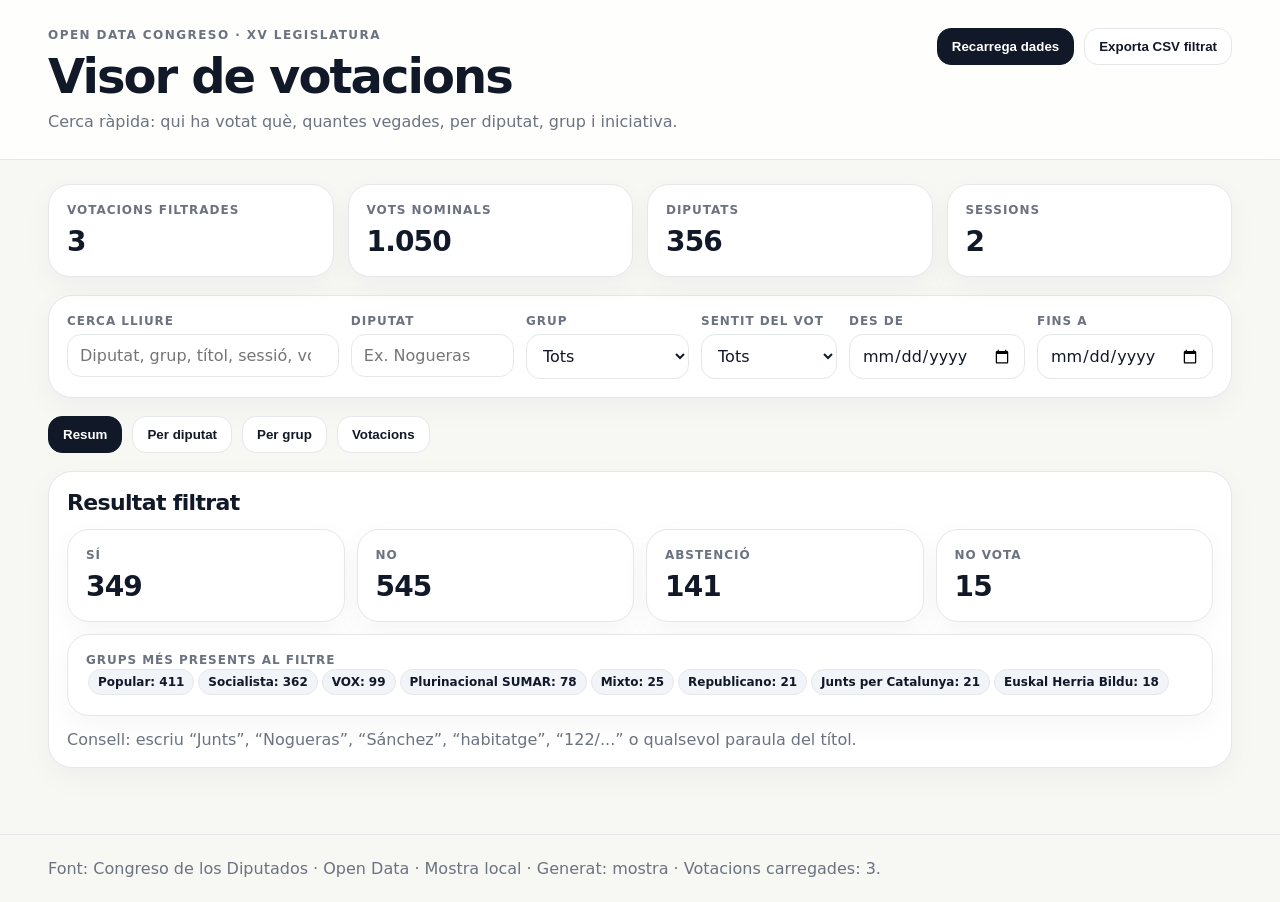
==== visor_congreso_github_v2/index.html @ 876be180 "Add files via upload" ====
<!doctype html>
<html lang="ca">
<head>
  <meta charset="utf-8" />
  <meta name="viewport" content="width=device-width, initial-scale=1" />
  <title>Visor votacions Congreso · XV legislatura</title>
  <link rel="stylesheet" href="styles.css" />
</head>
<body>
  <header class="topbar">
    <div>
      <p class="eyebrow">Open Data Congreso · XV legislatura</p>
      <h1>Visor de votacions</h1>
      <p class="subtitle">Cerca ràpida: qui ha votat què, quantes vegades, per diputat, grup i iniciativa.</p>
    </div>
    <div class="actions">
      <button id="refreshBtn">Recarrega dades</button>
      <button id="csvBtn">Exporta CSV filtrat</button>
    </div>
  </header>

  <main>
    <section class="cards" id="kpis"></section>

    <section class="panel filters">
      <div class="filter-wide">
        <label>Cerca lliure</label>
        <input id="q" type="search" placeholder="Diputat, grup, títol, sessió, votació..." />
      </div>
      <div>
        <label>Diputat</label>
        <input id="memberFilter" list="membersList" placeholder="Ex. Nogueras" />
        <datalist id="membersList"></datalist>
      </div>
      <div>
        <label>Grup</label>
        <select id="groupFilter"><option value="">Tots</option></select>
      </div>
      <div>
        <label>Sentit del vot</label>
        <select id="voteFilter">
          <option value="">Tots</option>
          <option>Sí</option>
          <option>No</option>
          <option>Abstención</option>
          <option>No vota</option>
        </select>
      </div>
      <div>
        <label>Des de</label>
        <input id="dateFrom" type="date" />
      </div>
      <div>
        <label>Fins a</label>
        <input id="dateTo" type="date" />
      </div>
    </section>

    <section class="tabs">
      <button class="tab active" data-tab="resum">Resum</button>
      <button class="tab" data-tab="diputats">Per diputat</button>
      <button class="tab" data-tab="grups">Per grup</button>
      <button class="tab" data-tab="votacions">Votacions</button>
    </section>

    <section class="panel" id="tab-resum">
      <h2>Resultat filtrat</h2>
      <div id="summaryGrid" class="summary-grid"></div>
      <p class="hint">Consell: escriu “Junts”, “Nogueras”, “Sánchez”, “habitatge”, “122/...” o qualsevol paraula del títol.</p>
    </section>

    <section class="panel hidden" id="tab-diputats">
      <h2>Com ha votat cada diputat?</h2>
      <div id="membersTable"></div>
    </section>

    <section class="panel hidden" id="tab-grups">
      <h2>Com ha votat cada grup?</h2>
      <div id="groupsTable"></div>
    </section>

    <section class="panel hidden" id="tab-votacions">
      <h2>Llistat de votacions</h2>
      <div id="votesList"></div>
    </section>
  </main>

  <footer>
    <span id="sourceInfo"></span>
  </footer>

  <script src="app.js"></script>
</body>
</html>
---- visor_congreso_github_v2/styles.css ----
:root{
  --bg:#f7f7f4;
  --card:#ffffff;
  --ink:#111827;
  --muted:#6b7280;
  --line:#e5e7eb;
  --soft:#f1f5f9;
  --accent:#111827;
}
*{box-sizing:border-box}
body{margin:0;font-family:Inter,ui-sans-serif,system-ui,-apple-system,"Segoe UI",Arial,sans-serif;background:var(--bg);color:var(--ink)}
.topbar{display:flex;justify-content:space-between;gap:24px;padding:28px clamp(16px,4vw,48px);border-bottom:1px solid var(--line);background:rgba(255,255,255,.8);position:sticky;top:0;z-index:10;backdrop-filter:blur(12px)}
h1{margin:0;font-size:clamp(28px,4vw,48px);letter-spacing:-.04em}.eyebrow{margin:0 0 6px;text-transform:uppercase;letter-spacing:.12em;color:var(--muted);font-size:12px;font-weight:700}.subtitle{margin:8px 0 0;color:var(--muted)}
.actions{display:flex;align-items:flex-start;gap:10px;flex-wrap:wrap}button{border:1px solid var(--line);background:var(--card);padding:10px 14px;border-radius:14px;cursor:pointer;font-weight:700;color:var(--ink)}button:hover{border-color:#9ca3af}.actions button:first-child,.tab.active{background:var(--accent);color:#fff;border-color:var(--accent)}
main{padding:24px clamp(16px,4vw,48px) 48px}.cards{display:grid;grid-template-columns:repeat(4,minmax(0,1fr));gap:14px;margin-bottom:18px}.card{background:var(--card);border:1px solid var(--line);border-radius:22px;padding:18px;box-shadow:0 10px 30px rgba(15,23,42,.04)}.card .label{color:var(--muted);font-size:12px;text-transform:uppercase;letter-spacing:.08em;font-weight:800}.card .value{font-size:28px;font-weight:850;margin-top:8px;letter-spacing:-.03em}
.panel{background:var(--card);border:1px solid var(--line);border-radius:24px;padding:18px;margin:18px 0;box-shadow:0 10px 30px rgba(15,23,42,.04)}.filters{display:grid;grid-template-columns:2fr 1.2fr 1.2fr 1fr .9fr .9fr;gap:12px}.filter-wide{min-width:220px}label{display:block;font-size:12px;font-weight:800;text-transform:uppercase;letter-spacing:.08em;color:var(--muted);margin-bottom:6px}input,select{width:100%;border:1px solid var(--line);border-radius:14px;padding:11px 12px;font:inherit;background:#fff;color:var(--ink)}
.tabs{display:flex;gap:10px;flex-wrap:wrap;margin:18px 0}.hidden{display:none!important}h2{margin:0 0 14px;font-size:22px;letter-spacing:-.03em}.hint{color:var(--muted);margin:14px 0 0}.summary-grid{display:grid;grid-template-columns:repeat(4,minmax(0,1fr));gap:12px}.pill{display:inline-flex;align-items:center;border:1px solid var(--line);border-radius:999px;padding:5px 9px;font-size:12px;font-weight:750;background:var(--soft);margin:2px}.table-wrap{overflow:auto;border:1px solid var(--line);border-radius:18px}table{width:100%;border-collapse:collapse;min-width:780px}th,td{text-align:left;border-bottom:1px solid var(--line);padding:10px 12px;vertical-align:top}th{font-size:12px;text-transform:uppercase;letter-spacing:.08em;color:var(--muted);background:#fafafa;position:sticky;top:0}tr:last-child td{border-bottom:0}.vote-card{border:1px solid var(--line);border-radius:18px;padding:14px;margin:10px 0;background:#fff}.vote-card h3{margin:0 0 8px;font-size:16px}.meta{color:var(--muted);font-size:13px}.mini-grid{display:grid;grid-template-columns:repeat(4,minmax(0,1fr));gap:8px;margin-top:10px}.mini{background:var(--soft);border-radius:12px;padding:8px}.mini strong{display:block;font-size:18px}a{color:inherit}footer{padding:24px clamp(16px,4vw,48px);color:var(--muted);border-top:1px solid var(--line)}
@media(max-width:1000px){.cards,.summary-grid,.mini-grid{grid-template-columns:repeat(2,minmax(0,1fr))}.filters{grid-template-columns:1fr 1fr}.topbar{position:static;flex-direction:column}.actions{align-items:stretch}.actions button{flex:1}}
@media(max-width:640px){.cards,.summary-grid,.mini-grid,.filters{grid-template-columns:1fr}main{padding:16px}.topbar{padding:18px}table{min-width:700px}}
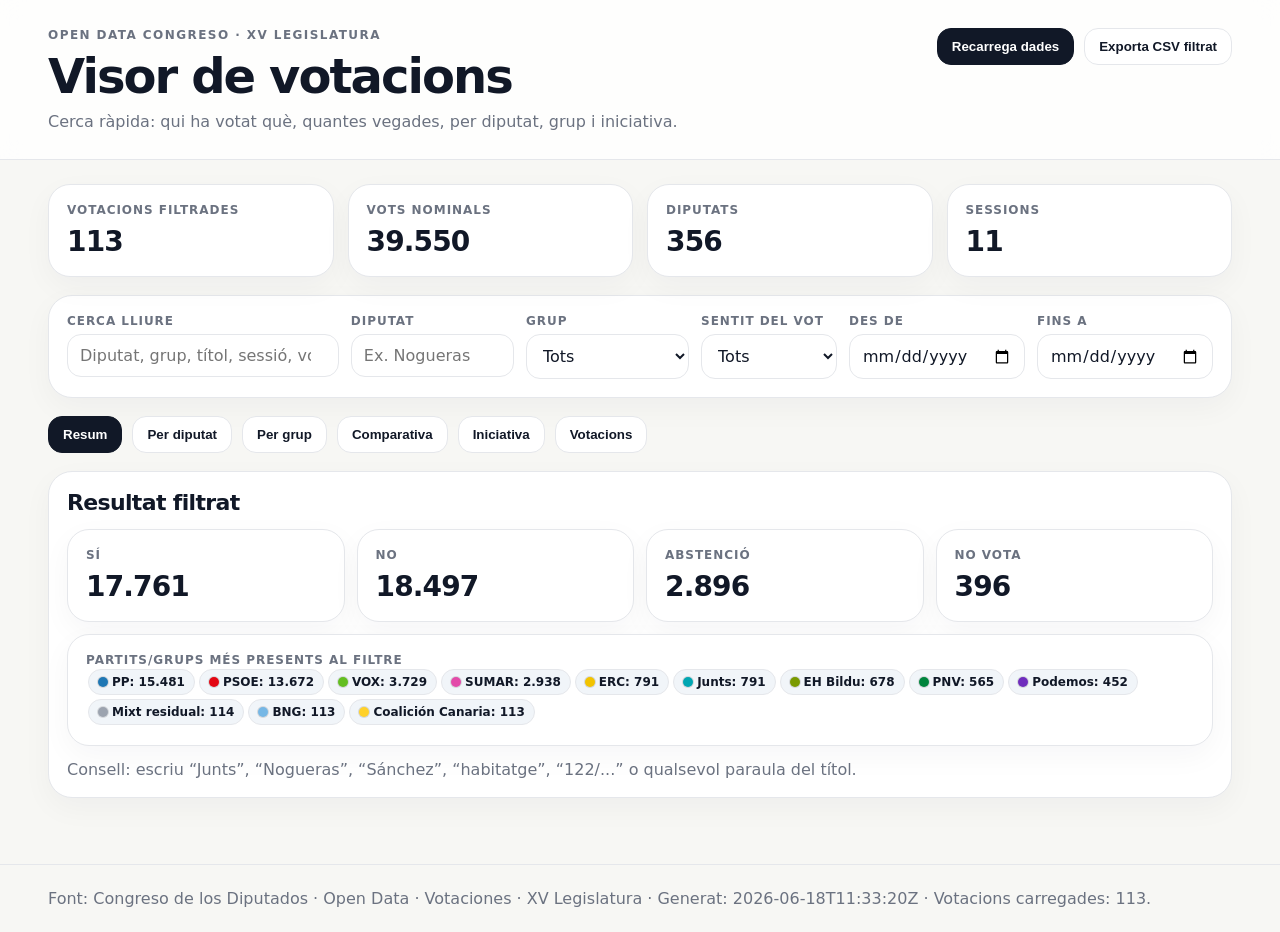
==== commit f8b7268e: "Add files via upload" ====
--- a/visor_congreso_github_v2/index.html
+++ b/visor_congreso_github_v2/index.html
@@ -60,6 +60,8 @@
       <button class="tab active" data-tab="resum">Resum</button>
       <button class="tab" data-tab="diputats">Per diputat</button>
       <button class="tab" data-tab="grups">Per grup</button>
+      <button class="tab" data-tab="comparativa">Comparativa</button>
+      <button class="tab" data-tab="iniciativa">Iniciativa</button>
       <button class="tab" data-tab="votacions">Votacions</button>
     </section>
 
@@ -79,6 +81,50 @@
       <div id="groupsTable"></div>
     </section>
 
+
+    <section class="panel hidden" id="tab-comparativa">
+      <h2>Comparativa de partits</h2>
+      <div class="compare-toolbar">
+        <div>
+          <label>Selecciona partits/grups</label>
+          <div id="partyChecks" class="party-checks"></div>
+        </div>
+        <div>
+          <label>Vista</label>
+          <select id="compareMode">
+            <option value="all">Totes</option>
+            <option value="same">Només coincidències</option>
+            <option value="diff">Només discrepàncies</option>
+            <option value="Sí">Coincidències en Sí</option>
+            <option value="No">Coincidències en No</option>
+            <option value="Abstención">Coincidències en abstenció</option>
+            <option value="No vota">Coincidències en no vota</option>
+          </select>
+        </div>
+      </div>
+      <div class="quicksets">
+        <button data-set="VOX|ERC">VOX + ERC</button>
+        <button data-set="PNV|PSOE|Junts">PNV + PSOE + Junts</button>
+        <button data-set="PSOE|Junts">PSOE + Junts</button>
+        <button data-set="PP|VOX">PP + VOX</button>
+      </div>
+      <div id="compareSummary" class="summary-grid"></div>
+      <div id="compareTable"></div>
+    </section>
+
+    <section class="panel hidden" id="tab-iniciativa">
+      <h2>Votació per iniciativa</h2>
+      <div class="initiative-picker">
+        <div>
+          <label>Escriu o selecciona una iniciativa</label>
+          <input id="initiativeInput" list="initiativesList" placeholder="Escriu paraules del títol de la iniciativa..." />
+          <datalist id="initiativesList"></datalist>
+        </div>
+        <button id="clearInitiative">Neteja</button>
+      </div>
+      <div id="initiativeResults"></div>
+    </section>
+
     <section class="panel hidden" id="tab-votacions">
       <h2>Llistat de votacions</h2>
       <div id="votesList"></div>
--- a/visor_congreso_github_v2/styles.css
+++ b/visor_congreso_github_v2/styles.css
@@ -17,3 +17,6 @@
 .tabs{display:flex;gap:10px;flex-wrap:wrap;margin:18px 0}.hidden{display:none!important}h2{margin:0 0 14px;font-size:22px;letter-spacing:-.03em}.hint{color:var(--muted);margin:14px 0 0}.summary-grid{display:grid;grid-template-columns:repeat(4,minmax(0,1fr));gap:12px}.pill{display:inline-flex;align-items:center;border:1px solid var(--line);border-radius:999px;padding:5px 9px;font-size:12px;font-weight:750;background:var(--soft);margin:2px}.table-wrap{overflow:auto;border:1px solid var(--line);border-radius:18px}table{width:100%;border-collapse:collapse;min-width:780px}th,td{text-align:left;border-bottom:1px solid var(--line);padding:10px 12px;vertical-align:top}th{font-size:12px;text-transform:uppercase;letter-spacing:.08em;color:var(--muted);background:#fafafa;position:sticky;top:0}tr:last-child td{border-bottom:0}.vote-card{border:1px solid var(--line);border-radius:18px;padding:14px;margin:10px 0;background:#fff}.vote-card h3{margin:0 0 8px;font-size:16px}.meta{color:var(--muted);font-size:13px}.mini-grid{display:grid;grid-template-columns:repeat(4,minmax(0,1fr));gap:8px;margin-top:10px}.mini{background:var(--soft);border-radius:12px;padding:8px}.mini strong{display:block;font-size:18px}a{color:inherit}footer{padding:24px clamp(16px,4vw,48px);color:var(--muted);border-top:1px solid var(--line)}
 @media(max-width:1000px){.cards,.summary-grid,.mini-grid{grid-template-columns:repeat(2,minmax(0,1fr))}.filters{grid-template-columns:1fr 1fr}.topbar{position:static;flex-direction:column}.actions{align-items:stretch}.actions button{flex:1}}
 @media(max-width:640px){.cards,.summary-grid,.mini-grid,.filters{grid-template-columns:1fr}main{padding:16px}.topbar{padding:18px}table{min-width:700px}}
+.dot{display:inline-block;width:10px;height:10px;border-radius:50%;margin-right:6px;vertical-align:middle;box-shadow:0 0 0 1px rgba(0,0,0,.12)}
+.party-badge{display:inline-flex;align-items:center;gap:3px;white-space:nowrap;font-weight:750}.pill .dot{margin-right:4px}.small-value{font-size:16px!important;line-height:1.5;letter-spacing:0!important}.compare-toolbar{display:grid;grid-template-columns:1fr 220px;gap:16px;align-items:start}.party-checks{display:flex;gap:8px;flex-wrap:wrap}.party-check{display:inline-flex;align-items:center;gap:6px;border:1px solid var(--line);border-radius:999px;padding:7px 10px;background:var(--soft);font-size:13px;font-weight:750;text-transform:none;letter-spacing:0;color:var(--ink);margin:0}.party-check input{width:auto;margin:0}.quicksets{display:flex;gap:8px;flex-wrap:wrap;margin:12px 0 16px}.initiative-picker{display:grid;grid-template-columns:1fr auto;gap:12px;align-items:end}.initiative-card{overflow:hidden}.arc-wrap{position:relative;height:310px;margin:18px 0 8px;border:1px solid var(--line);border-radius:22px;background:linear-gradient(180deg,#fff,#f8fafc)}.arc-base{position:absolute;left:8%;right:8%;bottom:26px;height:150px;border-top:2px solid #cbd5e1;border-radius:50% 50% 0 0/100% 100% 0 0}.arc-dot{position:absolute;width:34px;height:34px;border-radius:50%;transform:translate(-50%,-50%);display:flex;align-items:center;justify-content:center;color:white;font-size:9px;font-weight:900;border:2px solid white;box-shadow:0 8px 18px rgba(15,23,42,.18);z-index:2}.arc-dot span{max-width:32px;text-align:center;line-height:1;overflow:hidden;text-overflow:ellipsis}.arc-label{position:absolute;bottom:10px;font-size:12px;font-weight:900;text-transform:uppercase;letter-spacing:.08em;color:var(--muted)}.arc-label.left{left:7%}.arc-label.mid{left:50%;transform:translateX(-50%)}.arc-label.right{right:7%}.arc-badges{display:flex;flex-wrap:wrap;gap:6px;margin-top:10px}
+@media(max-width:900px){.compare-toolbar,.initiative-picker{grid-template-columns:1fr}.arc-wrap{height:250px}.arc-dot{width:30px;height:30px;font-size:8px}}
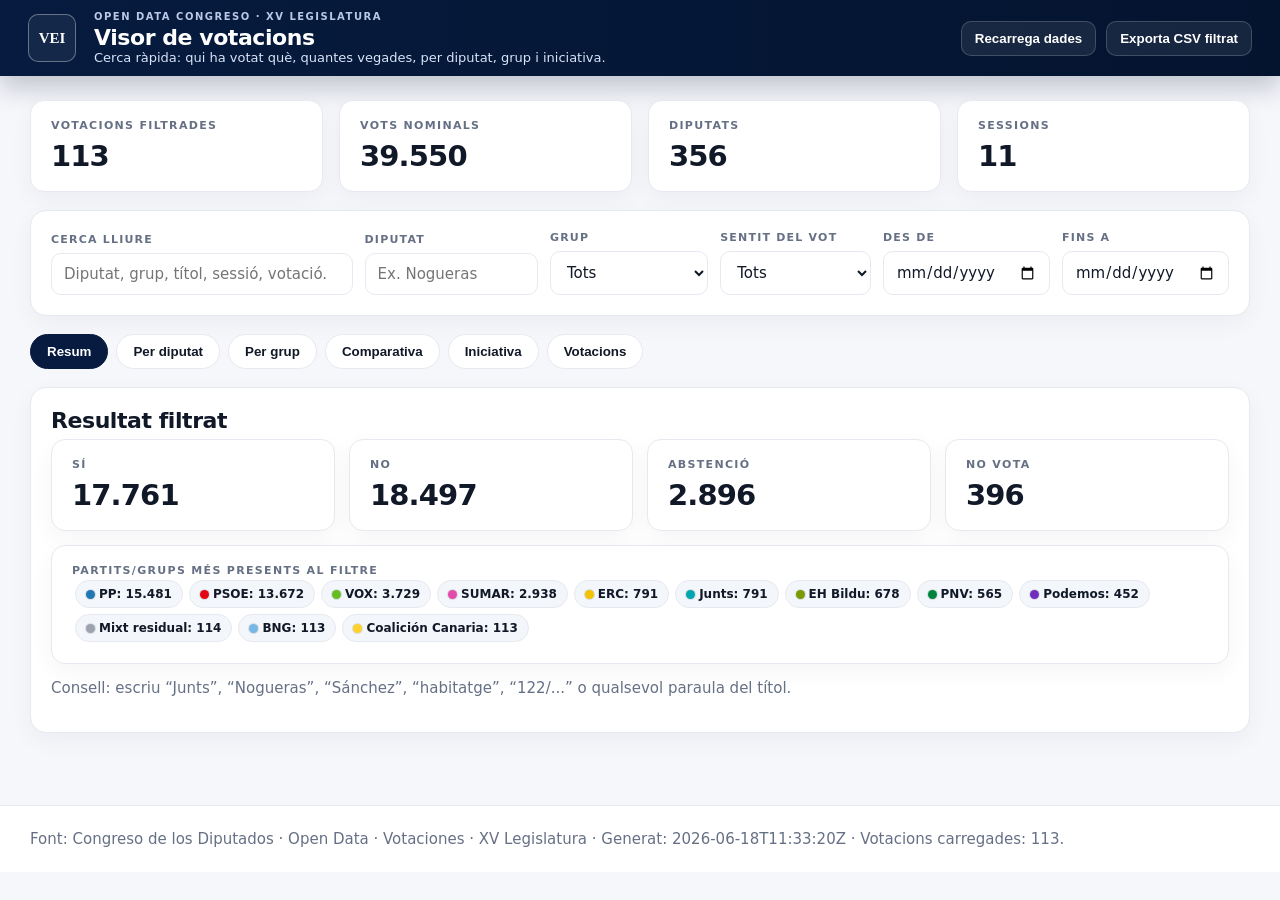
==== commit fd330cdd: "Add files via upload" ====
--- a/visor_congreso_github_v2/index.html
+++ b/visor_congreso_github_v2/index.html
@@ -82,14 +82,13 @@
     </section>
 
 
-    <section class="panel hidden" id="tab-comparativa">
-      <h2>Comparativa de partits</h2>
-      <div class="compare-toolbar">
+    <section class="panel hidden compare-panel" id="tab-comparativa">
+      <div class="section-head">
         <div>
-          <label>Selecciona partits/grups</label>
-          <div id="partyChecks" class="party-checks"></div>
+          <h2>Comparativa de partits</h2>
+          <p class="section-subtitle">Selecciona partits a l’esquerra i consulta les coincidències de vot a la dreta.</p>
         </div>
-        <div>
+        <div class="compare-filter">
           <label>Vista</label>
           <select id="compareMode">
             <option value="all">Totes</option>
@@ -102,14 +101,16 @@
           </select>
         </div>
       </div>
-      <div class="quicksets">
-        <button data-set="VOX|ERC">VOX + ERC</button>
-        <button data-set="PNV|PSOE|Junts">PNV + PSOE + Junts</button>
-        <button data-set="PSOE|Junts">PSOE + Junts</button>
-        <button data-set="PP|VOX">PP + VOX</button>
+      <div class="compare-layout">
+        <aside class="compare-sidebar">
+          <label>Partits / grups</label>
+          <div id="partyChecks" class="party-checks"></div>
+        </aside>
+        <div class="compare-content">
+          <div id="compareSummary" class="summary-grid compare-summary"></div>
+          <div id="compareTable"></div>
+        </div>
       </div>
-      <div id="compareSummary" class="summary-grid"></div>
-      <div id="compareTable"></div>
     </section>
 
     <section class="panel hidden" id="tab-iniciativa">
--- a/visor_congreso_github_v2/styles.css
+++ b/visor_congreso_github_v2/styles.css
@@ -1,22 +1,2 @@
-:root{
-  --bg:#f7f7f4;
-  --card:#ffffff;
-  --ink:#111827;
-  --muted:#6b7280;
-  --line:#e5e7eb;
-  --soft:#f1f5f9;
-  --accent:#111827;
-}
-*{box-sizing:border-box}
-body{margin:0;font-family:Inter,ui-sans-serif,system-ui,-apple-system,"Segoe UI",Arial,sans-serif;background:var(--bg);color:var(--ink)}
-.topbar{display:flex;justify-content:space-between;gap:24px;padding:28px clamp(16px,4vw,48px);border-bottom:1px solid var(--line);background:rgba(255,255,255,.8);position:sticky;top:0;z-index:10;backdrop-filter:blur(12px)}
-h1{margin:0;font-size:clamp(28px,4vw,48px);letter-spacing:-.04em}.eyebrow{margin:0 0 6px;text-transform:uppercase;letter-spacing:.12em;color:var(--muted);font-size:12px;font-weight:700}.subtitle{margin:8px 0 0;color:var(--muted)}
-.actions{display:flex;align-items:flex-start;gap:10px;flex-wrap:wrap}button{border:1px solid var(--line);background:var(--card);padding:10px 14px;border-radius:14px;cursor:pointer;font-weight:700;color:var(--ink)}button:hover{border-color:#9ca3af}.actions button:first-child,.tab.active{background:var(--accent);color:#fff;border-color:var(--accent)}
-main{padding:24px clamp(16px,4vw,48px) 48px}.cards{display:grid;grid-template-columns:repeat(4,minmax(0,1fr));gap:14px;margin-bottom:18px}.card{background:var(--card);border:1px solid var(--line);border-radius:22px;padding:18px;box-shadow:0 10px 30px rgba(15,23,42,.04)}.card .label{color:var(--muted);font-size:12px;text-transform:uppercase;letter-spacing:.08em;font-weight:800}.card .value{font-size:28px;font-weight:850;margin-top:8px;letter-spacing:-.03em}
-.panel{background:var(--card);border:1px solid var(--line);border-radius:24px;padding:18px;margin:18px 0;box-shadow:0 10px 30px rgba(15,23,42,.04)}.filters{display:grid;grid-template-columns:2fr 1.2fr 1.2fr 1fr .9fr .9fr;gap:12px}.filter-wide{min-width:220px}label{display:block;font-size:12px;font-weight:800;text-transform:uppercase;letter-spacing:.08em;color:var(--muted);margin-bottom:6px}input,select{width:100%;border:1px solid var(--line);border-radius:14px;padding:11px 12px;font:inherit;background:#fff;color:var(--ink)}
-.tabs{display:flex;gap:10px;flex-wrap:wrap;margin:18px 0}.hidden{display:none!important}h2{margin:0 0 14px;font-size:22px;letter-spacing:-.03em}.hint{color:var(--muted);margin:14px 0 0}.summary-grid{display:grid;grid-template-columns:repeat(4,minmax(0,1fr));gap:12px}.pill{display:inline-flex;align-items:center;border:1px solid var(--line);border-radius:999px;padding:5px 9px;font-size:12px;font-weight:750;background:var(--soft);margin:2px}.table-wrap{overflow:auto;border:1px solid var(--line);border-radius:18px}table{width:100%;border-collapse:collapse;min-width:780px}th,td{text-align:left;border-bottom:1px solid var(--line);padding:10px 12px;vertical-align:top}th{font-size:12px;text-transform:uppercase;letter-spacing:.08em;color:var(--muted);background:#fafafa;position:sticky;top:0}tr:last-child td{border-bottom:0}.vote-card{border:1px solid var(--line);border-radius:18px;padding:14px;margin:10px 0;background:#fff}.vote-card h3{margin:0 0 8px;font-size:16px}.meta{color:var(--muted);font-size:13px}.mini-grid{display:grid;grid-template-columns:repeat(4,minmax(0,1fr));gap:8px;margin-top:10px}.mini{background:var(--soft);border-radius:12px;padding:8px}.mini strong{display:block;font-size:18px}a{color:inherit}footer{padding:24px clamp(16px,4vw,48px);color:var(--muted);border-top:1px solid var(--line)}
-@media(max-width:1000px){.cards,.summary-grid,.mini-grid{grid-template-columns:repeat(2,minmax(0,1fr))}.filters{grid-template-columns:1fr 1fr}.topbar{position:static;flex-direction:column}.actions{align-items:stretch}.actions button{flex:1}}
-@media(max-width:640px){.cards,.summary-grid,.mini-grid,.filters{grid-template-columns:1fr}main{padding:16px}.topbar{padding:18px}table{min-width:700px}}
-.dot{display:inline-block;width:10px;height:10px;border-radius:50%;margin-right:6px;vertical-align:middle;box-shadow:0 0 0 1px rgba(0,0,0,.12)}
-.party-badge{display:inline-flex;align-items:center;gap:3px;white-space:nowrap;font-weight:750}.pill .dot{margin-right:4px}.small-value{font-size:16px!important;line-height:1.5;letter-spacing:0!important}.compare-toolbar{display:grid;grid-template-columns:1fr 220px;gap:16px;align-items:start}.party-checks{display:flex;gap:8px;flex-wrap:wrap}.party-check{display:inline-flex;align-items:center;gap:6px;border:1px solid var(--line);border-radius:999px;padding:7px 10px;background:var(--soft);font-size:13px;font-weight:750;text-transform:none;letter-spacing:0;color:var(--ink);margin:0}.party-check input{width:auto;margin:0}.quicksets{display:flex;gap:8px;flex-wrap:wrap;margin:12px 0 16px}.initiative-picker{display:grid;grid-template-columns:1fr auto;gap:12px;align-items:end}.initiative-card{overflow:hidden}.arc-wrap{position:relative;height:310px;margin:18px 0 8px;border:1px solid var(--line);border-radius:22px;background:linear-gradient(180deg,#fff,#f8fafc)}.arc-base{position:absolute;left:8%;right:8%;bottom:26px;height:150px;border-top:2px solid #cbd5e1;border-radius:50% 50% 0 0/100% 100% 0 0}.arc-dot{position:absolute;width:34px;height:34px;border-radius:50%;transform:translate(-50%,-50%);display:flex;align-items:center;justify-content:center;color:white;font-size:9px;font-weight:900;border:2px solid white;box-shadow:0 8px 18px rgba(15,23,42,.18);z-index:2}.arc-dot span{max-width:32px;text-align:center;line-height:1;overflow:hidden;text-overflow:ellipsis}.arc-label{position:absolute;bottom:10px;font-size:12px;font-weight:900;text-transform:uppercase;letter-spacing:.08em;color:var(--muted)}.arc-label.left{left:7%}.arc-label.mid{left:50%;transform:translateX(-50%)}.arc-label.right{right:7%}.arc-badges{display:flex;flex-wrap:wrap;gap:6px;margin-top:10px}
-@media(max-width:900px){.compare-toolbar,.initiative-picker{grid-template-columns:1fr}.arc-wrap{height:250px}.arc-dot{width:30px;height:30px;font-size:8px}}
+:root{--navy:#061b3f;--navy2:#0b2b61;--bg:#f6f7fb;--card:#fff;--ink:#111827;--muted:#667085;--line:#e6e9ef;--soft:#f3f6fa;--blue:#114a9f;--green:#16824a;--red:#c43c35;--yellow:#d8a11d;--gray:#cbd5e1}*{box-sizing:border-box}body{margin:0;font-family:Inter,ui-sans-serif,system-ui,-apple-system,"Segoe UI",Arial,sans-serif;background:var(--bg);color:var(--ink);font-size:15px}.topbar{height:76px;background:linear-gradient(90deg,var(--navy),#04142f);color:#fff;display:flex;align-items:center;justify-content:space-between;padding:0 28px;box-shadow:0 12px 26px rgba(5,20,48,.22)}.topbar>div:first-child{position:relative;padding-left:66px}.topbar>div:first-child:before{content:"VEI";position:absolute;left:0;top:50%;transform:translateY(-50%);width:46px;height:46px;border:1px solid rgba(255,255,255,.35);border-radius:10px;display:grid;place-items:center;font-weight:900;font-family:Georgia,serif;background:rgba(255,255,255,.06)}h1{margin:0;font-size:22px;line-height:1.1;letter-spacing:-.02em}.eyebrow{margin:0 0 4px;text-transform:uppercase;letter-spacing:.15em;color:#b9c8e6;font-size:10px;font-weight:800}.subtitle{margin:0;color:#d9e4f8;font-size:13px}.actions{display:flex;gap:10px}.actions button{background:rgba(255,255,255,.08);border-color:rgba(255,255,255,.18);color:white}button{border:1px solid var(--line);background:white;padding:9px 13px;border-radius:10px;cursor:pointer;font-weight:750;color:var(--ink);transition:.15s ease}button:hover{border-color:#cbd5e1;box-shadow:0 8px 18px rgba(15,23,42,.08)}main{padding:24px 30px 54px;max-width:1500px;margin:0 auto}.cards{display:grid;grid-template-columns:repeat(4,minmax(0,1fr));gap:16px;margin-bottom:18px}.card{background:var(--card);border:1px solid var(--line);border-radius:14px;padding:18px 20px;box-shadow:0 8px 24px rgba(16,24,40,.045)}.card .label{font-size:11px;letter-spacing:.12em;text-transform:uppercase;color:var(--muted);font-weight:850}.card .value{font-size:29px;font-weight:850;letter-spacing:-.03em;margin-top:7px}.small-value{font-size:15px!important;line-height:1.6;letter-spacing:0!important}.panel{background:white;border:1px solid var(--line);border-radius:16px;padding:20px;margin:18px 0;box-shadow:0 8px 24px rgba(16,24,40,.045)}.filters{display:grid;grid-template-columns:2fr 1.15fr 1.05fr 1fr .85fr .85fr;gap:12px;align-items:end}.filter-wide{min-width:220px}label{display:block;font-size:11px;font-weight:850;text-transform:uppercase;letter-spacing:.11em;color:var(--muted);margin-bottom:7px}input,select{width:100%;border:1px solid var(--line);border-radius:10px;padding:11px 12px;background:#fff;color:var(--ink);font:inherit;outline:none}input:focus,select:focus{border-color:#93b4eb;box-shadow:0 0 0 4px rgba(17,74,159,.08)}.tabs{display:flex;gap:8px;margin:16px 0 18px}.tab{background:white;border:1px solid var(--line);border-radius:999px;padding:9px 16px;box-shadow:none}.tab.active{background:var(--navy);color:white;border-color:var(--navy)}.hidden{display:none!important}h2{font-size:22px;margin:0 0 6px;letter-spacing:-.02em}.section-head{display:flex;justify-content:space-between;gap:20px;align-items:flex-end;margin-bottom:18px}.section-subtitle{margin:4px 0 0;color:var(--muted)}.summary-grid{display:grid;grid-template-columns:repeat(4,minmax(0,1fr));gap:14px}.hint{color:var(--muted)}.pill{display:inline-flex;align-items:center;gap:4px;border:1px solid var(--line);border-radius:999px;background:var(--soft);padding:6px 10px;margin:3px;font-size:12px;font-weight:750}.dot{display:inline-block;width:9px;height:9px;border-radius:50%;box-shadow:0 0 0 1px rgba(0,0,0,.10)}.party-badge{display:inline-flex;align-items:center;gap:7px;font-weight:760;white-space:nowrap}.table-wrap{overflow:auto;border:1px solid var(--line);border-radius:12px;background:white}table{width:100%;border-collapse:collapse;min-width:760px}th,td{text-align:left;padding:10px 12px;border-bottom:1px solid var(--line);vertical-align:middle}th{font-size:11px;letter-spacing:.10em;text-transform:uppercase;color:var(--muted);background:#f9fafb;font-weight:850}tr:last-child td{border-bottom:0}.vote-card{background:white;border:1px solid var(--line);border-radius:14px;padding:16px;margin:12px 0;box-shadow:0 8px 24px rgba(16,24,40,.04)}.vote-card h3{margin:0 0 8px;font-size:16px;line-height:1.35}.meta{font-size:13px;color:var(--muted)}.mini-grid{display:grid;grid-template-columns:repeat(4,1fr);gap:10px;margin-top:12px}.mini{background:var(--soft);border-radius:10px;padding:10px}.mini strong{display:block;font-size:20px}.compare-panel{padding:22px}.compare-layout{display:grid;grid-template-columns:285px 1fr;gap:22px;align-items:start}.compare-sidebar{border:1px solid var(--line);border-radius:14px;background:#fbfcfe;padding:16px;position:sticky;top:18px}.party-checks{display:flex;flex-direction:column;gap:8px}.party-check{display:flex;align-items:center;gap:10px;border:1px solid var(--line);background:white;border-radius:10px;padding:10px 11px;font-weight:750;color:var(--ink);letter-spacing:0;text-transform:none;margin:0}.party-check input{width:auto;margin:0}.compare-content{min-width:0}.compare-summary{grid-template-columns:repeat(4,minmax(0,1fr));margin-bottom:16px}.compare-filter{width:230px}.initiative-picker{display:grid;grid-template-columns:1fr auto;gap:12px;align-items:end}.initiative-detail{border:1px solid var(--line);border-radius:16px;overflow:hidden;background:white;box-shadow:0 8px 24px rgba(16,24,40,.045);margin-top:14px}.initiative-header{display:flex;justify-content:space-between;gap:20px;align-items:flex-start;padding:22px 24px;border-bottom:1px solid var(--line);background:#fff}.initiative-header h3{font-size:22px;line-height:1.25;margin:3px 0 8px}.backlink{font-size:13px;color:#1d4e89;font-weight:780}.vote-total-pills{display:grid;grid-template-columns:repeat(2,110px);gap:10px;flex-shrink:0}.vote-total-pills span{display:block;border:1px solid var(--line);border-radius:12px;padding:10px 12px;background:#fbfcfe;color:var(--muted);font-size:12px;font-weight:850;text-transform:uppercase;letter-spacing:.04em}.vote-total-pills b{display:block;font-size:24px;color:var(--ink);letter-spacing:-.02em}.vote-total-pills .ok b{color:var(--green)}.vote-total-pills .bad b{color:var(--red)}.vote-total-pills .warn b{color:var(--yellow)}.vote-total-pills .mute b{color:#64748b}.initiative-grid{display:grid;grid-template-columns:1.05fr .9fr;gap:18px;padding:18px;background:#f8fafc}.clean-card{background:white;border:1px solid var(--line);border-radius:14px;overflow:hidden}.card-title-row{display:flex;justify-content:space-between;align-items:baseline;gap:12px;padding:14px 16px;border-bottom:1px solid var(--line)}.card-title-row h4{font-size:16px;margin:0}.card-title-row span{font-size:13px;color:var(--muted)}.group-card .table-wrap{border:0;border-radius:0}.group-card table{min-width:620px}.vote-cell{display:inline-flex;align-items:center;justify-content:center;min-width:34px;height:28px;border-radius:8px;font-weight:850;background:#f8fafc;border:1px solid var(--line)}.vote-cell.si{background:#eaf8f0;color:var(--green);border-color:#b9e6c8}.vote-cell.no{background:#fff1f0;color:var(--red);border-color:#ffc9c4}.vote-cell.abst{background:#fff8e6;color:#a16207;border-color:#f6d98b}.vote-cell.novota{background:#f1f5f9;color:#64748b}.hemi-wrap{position:relative;height:365px;background:#fff}.seat-dot{position:absolute;width:8px;height:8px;border-radius:50%;transform:translate(-50%,-50%);box-shadow:0 0 0 1px rgba(255,255,255,.95),0 1px 4px rgba(15,23,42,.15)}.seat-dot.vote-novota{opacity:.55}.majority-text{position:absolute;left:50%;bottom:92px;transform:translateX(-50%);text-align:center;font-size:12px;color:#64748b;line-height:1.25}.majority-text strong{display:block;color:#111827;font-size:21px}.vote-legend{display:flex;gap:14px;flex-wrap:wrap;padding:12px 16px;border-top:1px solid var(--line);background:#fff}.vote-legend span{display:inline-flex;align-items:center;gap:7px;font-size:13px;color:#475569;font-weight:750}.vote-legend i{display:inline-block;width:10px;height:10px;border-radius:50%}a{color:#174ea6;text-decoration:none}a:hover{text-decoration:underline}footer{padding:24px 30px;color:var(--muted);background:#fff;border-top:1px solid var(--line)}
+@media(max-width:1100px){main{padding:18px}.cards,.summary-grid,.compare-summary{grid-template-columns:repeat(2,1fr)}.filters{grid-template-columns:1fr 1fr}.compare-layout,.initiative-grid{grid-template-columns:1fr}.compare-sidebar{position:static}.initiative-header{flex-direction:column}.vote-total-pills{grid-template-columns:repeat(4,1fr);width:100%}}@media(max-width:700px){.topbar{height:auto;padding:16px;align-items:flex-start;flex-direction:column}.topbar>div:first-child{padding-left:58px}.actions{margin-left:58px}.cards,.summary-grid,.compare-summary,.filters,.mini-grid{grid-template-columns:1fr}.tabs{overflow-x:auto;padding-bottom:2px}.tab{white-space:nowrap}.vote-total-pills{grid-template-columns:repeat(2,1fr)}.hemi-wrap{height:300px}.seat-dot{width:7px;height:7px}table{min-width:680px}}
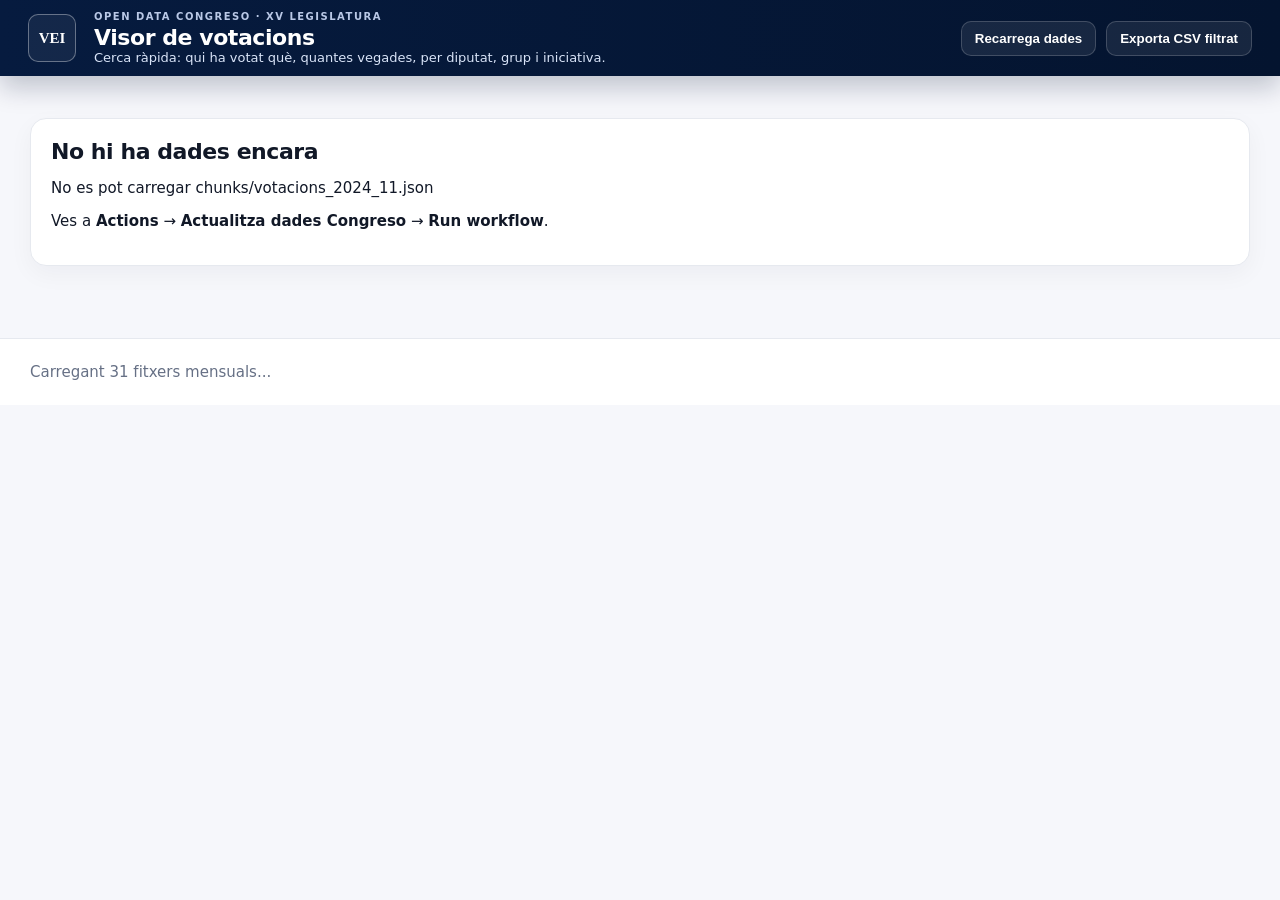
==== commit 471f6f1e: "Add files via upload" ====
--- a/visor_congreso_github_v2/index.html
+++ b/visor_congreso_github_v2/index.html
@@ -37,6 +37,21 @@
         <select id="groupFilter"><option value="">Tots</option></select>
       </div>
       <div>
+        <label>Tipus</label>
+        <select id="typeFilter">
+          <option value="">Totes</option>
+          <option>Projecte de llei</option>
+          <option>Proposició de llei</option>
+          <option>Moció</option>
+          <option>PNL</option>
+          <option>RDL / convalidació</option>
+          <option>Pressupostos</option>
+          <option>Elecció / designació</option>
+          <option>Dictamen / informe</option>
+          <option>Altres</option>
+        </select>
+      </div>
+      <div>
         <label>Sentit del vot</label>
         <select id="voteFilter">
           <option value="">Tots</option>
@@ -53,6 +68,10 @@
       <div>
         <label>Fins a</label>
         <input id="dateTo" type="date" />
+      </div>
+      <div class="filter-reset">
+        <label>&nbsp;</label>
+        <button id="clearFiltersBtn" type="button">Neteja filtres</button>
       </div>
     </section>
 
--- a/visor_congreso_github_v2/styles.css
+++ b/visor_congreso_github_v2/styles.css
@@ -1,2 +1,3 @@
-:root{--navy:#061b3f;--navy2:#0b2b61;--bg:#f6f7fb;--card:#fff;--ink:#111827;--muted:#667085;--line:#e6e9ef;--soft:#f3f6fa;--blue:#114a9f;--green:#16824a;--red:#c43c35;--yellow:#d8a11d;--gray:#cbd5e1}*{box-sizing:border-box}body{margin:0;font-family:Inter,ui-sans-serif,system-ui,-apple-system,"Segoe UI",Arial,sans-serif;background:var(--bg);color:var(--ink);font-size:15px}.topbar{height:76px;background:linear-gradient(90deg,var(--navy),#04142f);color:#fff;display:flex;align-items:center;justify-content:space-between;padding:0 28px;box-shadow:0 12px 26px rgba(5,20,48,.22)}.topbar>div:first-child{position:relative;padding-left:66px}.topbar>div:first-child:before{content:"VEI";position:absolute;left:0;top:50%;transform:translateY(-50%);width:46px;height:46px;border:1px solid rgba(255,255,255,.35);border-radius:10px;display:grid;place-items:center;font-weight:900;font-family:Georgia,serif;background:rgba(255,255,255,.06)}h1{margin:0;font-size:22px;line-height:1.1;letter-spacing:-.02em}.eyebrow{margin:0 0 4px;text-transform:uppercase;letter-spacing:.15em;color:#b9c8e6;font-size:10px;font-weight:800}.subtitle{margin:0;color:#d9e4f8;font-size:13px}.actions{display:flex;gap:10px}.actions button{background:rgba(255,255,255,.08);border-color:rgba(255,255,255,.18);color:white}button{border:1px solid var(--line);background:white;padding:9px 13px;border-radius:10px;cursor:pointer;font-weight:750;color:var(--ink);transition:.15s ease}button:hover{border-color:#cbd5e1;box-shadow:0 8px 18px rgba(15,23,42,.08)}main{padding:24px 30px 54px;max-width:1500px;margin:0 auto}.cards{display:grid;grid-template-columns:repeat(4,minmax(0,1fr));gap:16px;margin-bottom:18px}.card{background:var(--card);border:1px solid var(--line);border-radius:14px;padding:18px 20px;box-shadow:0 8px 24px rgba(16,24,40,.045)}.card .label{font-size:11px;letter-spacing:.12em;text-transform:uppercase;color:var(--muted);font-weight:850}.card .value{font-size:29px;font-weight:850;letter-spacing:-.03em;margin-top:7px}.small-value{font-size:15px!important;line-height:1.6;letter-spacing:0!important}.panel{background:white;border:1px solid var(--line);border-radius:16px;padding:20px;margin:18px 0;box-shadow:0 8px 24px rgba(16,24,40,.045)}.filters{display:grid;grid-template-columns:2fr 1.15fr 1.05fr 1fr .85fr .85fr;gap:12px;align-items:end}.filter-wide{min-width:220px}label{display:block;font-size:11px;font-weight:850;text-transform:uppercase;letter-spacing:.11em;color:var(--muted);margin-bottom:7px}input,select{width:100%;border:1px solid var(--line);border-radius:10px;padding:11px 12px;background:#fff;color:var(--ink);font:inherit;outline:none}input:focus,select:focus{border-color:#93b4eb;box-shadow:0 0 0 4px rgba(17,74,159,.08)}.tabs{display:flex;gap:8px;margin:16px 0 18px}.tab{background:white;border:1px solid var(--line);border-radius:999px;padding:9px 16px;box-shadow:none}.tab.active{background:var(--navy);color:white;border-color:var(--navy)}.hidden{display:none!important}h2{font-size:22px;margin:0 0 6px;letter-spacing:-.02em}.section-head{display:flex;justify-content:space-between;gap:20px;align-items:flex-end;margin-bottom:18px}.section-subtitle{margin:4px 0 0;color:var(--muted)}.summary-grid{display:grid;grid-template-columns:repeat(4,minmax(0,1fr));gap:14px}.hint{color:var(--muted)}.pill{display:inline-flex;align-items:center;gap:4px;border:1px solid var(--line);border-radius:999px;background:var(--soft);padding:6px 10px;margin:3px;font-size:12px;font-weight:750}.dot{display:inline-block;width:9px;height:9px;border-radius:50%;box-shadow:0 0 0 1px rgba(0,0,0,.10)}.party-badge{display:inline-flex;align-items:center;gap:7px;font-weight:760;white-space:nowrap}.table-wrap{overflow:auto;border:1px solid var(--line);border-radius:12px;background:white}table{width:100%;border-collapse:collapse;min-width:760px}th,td{text-align:left;padding:10px 12px;border-bottom:1px solid var(--line);vertical-align:middle}th{font-size:11px;letter-spacing:.10em;text-transform:uppercase;color:var(--muted);background:#f9fafb;font-weight:850}tr:last-child td{border-bottom:0}.vote-card{background:white;border:1px solid var(--line);border-radius:14px;padding:16px;margin:12px 0;box-shadow:0 8px 24px rgba(16,24,40,.04)}.vote-card h3{margin:0 0 8px;font-size:16px;line-height:1.35}.meta{font-size:13px;color:var(--muted)}.mini-grid{display:grid;grid-template-columns:repeat(4,1fr);gap:10px;margin-top:12px}.mini{background:var(--soft);border-radius:10px;padding:10px}.mini strong{display:block;font-size:20px}.compare-panel{padding:22px}.compare-layout{display:grid;grid-template-columns:285px 1fr;gap:22px;align-items:start}.compare-sidebar{border:1px solid var(--line);border-radius:14px;background:#fbfcfe;padding:16px;position:sticky;top:18px}.party-checks{display:flex;flex-direction:column;gap:8px}.party-check{display:flex;align-items:center;gap:10px;border:1px solid var(--line);background:white;border-radius:10px;padding:10px 11px;font-weight:750;color:var(--ink);letter-spacing:0;text-transform:none;margin:0}.party-check input{width:auto;margin:0}.compare-content{min-width:0}.compare-summary{grid-template-columns:repeat(4,minmax(0,1fr));margin-bottom:16px}.compare-filter{width:230px}.initiative-picker{display:grid;grid-template-columns:1fr auto;gap:12px;align-items:end}.initiative-detail{border:1px solid var(--line);border-radius:16px;overflow:hidden;background:white;box-shadow:0 8px 24px rgba(16,24,40,.045);margin-top:14px}.initiative-header{display:flex;justify-content:space-between;gap:20px;align-items:flex-start;padding:22px 24px;border-bottom:1px solid var(--line);background:#fff}.initiative-header h3{font-size:22px;line-height:1.25;margin:3px 0 8px}.backlink{font-size:13px;color:#1d4e89;font-weight:780}.vote-total-pills{display:grid;grid-template-columns:repeat(2,110px);gap:10px;flex-shrink:0}.vote-total-pills span{display:block;border:1px solid var(--line);border-radius:12px;padding:10px 12px;background:#fbfcfe;color:var(--muted);font-size:12px;font-weight:850;text-transform:uppercase;letter-spacing:.04em}.vote-total-pills b{display:block;font-size:24px;color:var(--ink);letter-spacing:-.02em}.vote-total-pills .ok b{color:var(--green)}.vote-total-pills .bad b{color:var(--red)}.vote-total-pills .warn b{color:var(--yellow)}.vote-total-pills .mute b{color:#64748b}.initiative-grid{display:grid;grid-template-columns:1.05fr .9fr;gap:18px;padding:18px;background:#f8fafc}.clean-card{background:white;border:1px solid var(--line);border-radius:14px;overflow:hidden}.card-title-row{display:flex;justify-content:space-between;align-items:baseline;gap:12px;padding:14px 16px;border-bottom:1px solid var(--line)}.card-title-row h4{font-size:16px;margin:0}.card-title-row span{font-size:13px;color:var(--muted)}.group-card .table-wrap{border:0;border-radius:0}.group-card table{min-width:620px}.vote-cell{display:inline-flex;align-items:center;justify-content:center;min-width:34px;height:28px;border-radius:8px;font-weight:850;background:#f8fafc;border:1px solid var(--line)}.vote-cell.si{background:#eaf8f0;color:var(--green);border-color:#b9e6c8}.vote-cell.no{background:#fff1f0;color:var(--red);border-color:#ffc9c4}.vote-cell.abst{background:#fff8e6;color:#a16207;border-color:#f6d98b}.vote-cell.novota{background:#f1f5f9;color:#64748b}.hemi-wrap{position:relative;height:365px;background:#fff}.seat-dot{position:absolute;width:8px;height:8px;border-radius:50%;transform:translate(-50%,-50%);box-shadow:0 0 0 1px rgba(255,255,255,.95),0 1px 4px rgba(15,23,42,.15)}.seat-dot.vote-novota{opacity:.55}.majority-text{position:absolute;left:50%;bottom:92px;transform:translateX(-50%);text-align:center;font-size:12px;color:#64748b;line-height:1.25}.majority-text strong{display:block;color:#111827;font-size:21px}.vote-legend{display:flex;gap:14px;flex-wrap:wrap;padding:12px 16px;border-top:1px solid var(--line);background:#fff}.vote-legend span{display:inline-flex;align-items:center;gap:7px;font-size:13px;color:#475569;font-weight:750}.vote-legend i{display:inline-block;width:10px;height:10px;border-radius:50%}a{color:#174ea6;text-decoration:none}a:hover{text-decoration:underline}footer{padding:24px 30px;color:var(--muted);background:#fff;border-top:1px solid var(--line)}
+:root{--navy:#061b3f;--navy2:#0b2b61;--bg:#f6f7fb;--card:#fff;--ink:#111827;--muted:#667085;--line:#e6e9ef;--soft:#f3f6fa;--blue:#114a9f;--green:#16824a;--red:#c43c35;--yellow:#d8a11d;--gray:#cbd5e1}*{box-sizing:border-box}body{margin:0;font-family:Inter,ui-sans-serif,system-ui,-apple-system,"Segoe UI",Arial,sans-serif;background:var(--bg);color:var(--ink);font-size:15px}.topbar{height:76px;background:linear-gradient(90deg,var(--navy),#04142f);color:#fff;display:flex;align-items:center;justify-content:space-between;padding:0 28px;box-shadow:0 12px 26px rgba(5,20,48,.22)}.topbar>div:first-child{position:relative;padding-left:66px}.topbar>div:first-child:before{content:"VEI";position:absolute;left:0;top:50%;transform:translateY(-50%);width:46px;height:46px;border:1px solid rgba(255,255,255,.35);border-radius:10px;display:grid;place-items:center;font-weight:900;font-family:Georgia,serif;background:rgba(255,255,255,.06)}h1{margin:0;font-size:22px;line-height:1.1;letter-spacing:-.02em}.eyebrow{margin:0 0 4px;text-transform:uppercase;letter-spacing:.15em;color:#b9c8e6;font-size:10px;font-weight:800}.subtitle{margin:0;color:#d9e4f8;font-size:13px}.actions{display:flex;gap:10px}.actions button{background:rgba(255,255,255,.08);border-color:rgba(255,255,255,.18);color:white}button{border:1px solid var(--line);background:white;padding:9px 13px;border-radius:10px;cursor:pointer;font-weight:750;color:var(--ink);transition:.15s ease}button:hover{border-color:#cbd5e1;box-shadow:0 8px 18px rgba(15,23,42,.08)}main{padding:24px 30px 54px;max-width:1500px;margin:0 auto}.cards{display:grid;grid-template-columns:repeat(4,minmax(0,1fr));gap:16px;margin-bottom:18px}.card{background:var(--card);border:1px solid var(--line);border-radius:14px;padding:18px 20px;box-shadow:0 8px 24px rgba(16,24,40,.045)}.card .label{font-size:11px;letter-spacing:.12em;text-transform:uppercase;color:var(--muted);font-weight:850}.card .value{font-size:29px;font-weight:850;letter-spacing:-.03em;margin-top:7px}.small-value{font-size:15px!important;line-height:1.6;letter-spacing:0!important}.panel{background:white;border:1px solid var(--line);border-radius:16px;padding:20px;margin:18px 0;box-shadow:0 8px 24px rgba(16,24,40,.045)}.filters{display:grid;grid-template-columns:2fr 1.1fr 1fr 1fr 1fr .8fr .8fr auto;gap:12px;align-items:end}.filter-wide{min-width:220px}label{display:block;font-size:11px;font-weight:850;text-transform:uppercase;letter-spacing:.11em;color:var(--muted);margin-bottom:7px}input,select{width:100%;border:1px solid var(--line);border-radius:10px;padding:11px 12px;background:#fff;color:var(--ink);font:inherit;outline:none}input:focus,select:focus{border-color:#93b4eb;box-shadow:0 0 0 4px rgba(17,74,159,.08)}.tabs{display:flex;gap:8px;margin:16px 0 18px}.tab{background:white;border:1px solid var(--line);border-radius:999px;padding:9px 16px;box-shadow:none}.tab.active{background:var(--navy);color:white;border-color:var(--navy)}.hidden{display:none!important}h2{font-size:22px;margin:0 0 6px;letter-spacing:-.02em}.section-head{display:flex;justify-content:space-between;gap:20px;align-items:flex-end;margin-bottom:18px}.section-subtitle{margin:4px 0 0;color:var(--muted)}.summary-grid{display:grid;grid-template-columns:repeat(4,minmax(0,1fr));gap:14px}.hint{color:var(--muted)}.pill{display:inline-flex;align-items:center;gap:4px;border:1px solid var(--line);border-radius:999px;background:var(--soft);padding:6px 10px;margin:3px;font-size:12px;font-weight:750}.dot{display:inline-block;width:9px;height:9px;border-radius:50%;box-shadow:0 0 0 1px rgba(0,0,0,.10)}.party-badge{display:inline-flex;align-items:center;gap:7px;font-weight:760;white-space:nowrap}.table-wrap{overflow:auto;border:1px solid var(--line);border-radius:12px;background:white}table{width:100%;border-collapse:collapse;min-width:760px}th,td{text-align:left;padding:10px 12px;border-bottom:1px solid var(--line);vertical-align:middle}th{font-size:11px;letter-spacing:.10em;text-transform:uppercase;color:var(--muted);background:#f9fafb;font-weight:850}tr:last-child td{border-bottom:0}.vote-card{background:white;border:1px solid var(--line);border-radius:14px;padding:16px;margin:12px 0;box-shadow:0 8px 24px rgba(16,24,40,.04)}.vote-card h3{margin:0 0 8px;font-size:16px;line-height:1.35}.meta{font-size:13px;color:var(--muted)}.mini-grid{display:grid;grid-template-columns:repeat(4,1fr);gap:10px;margin-top:12px}.mini{background:var(--soft);border-radius:10px;padding:10px}.mini strong{display:block;font-size:20px}.compare-panel{padding:22px}.compare-layout{display:grid;grid-template-columns:285px 1fr;gap:22px;align-items:start}.compare-sidebar{border:1px solid var(--line);border-radius:14px;background:#fbfcfe;padding:16px;position:sticky;top:18px}.party-checks{display:flex;flex-direction:column;gap:8px}.party-check{display:flex;align-items:center;gap:10px;border:1px solid var(--line);background:white;border-radius:10px;padding:10px 11px;font-weight:750;color:var(--ink);letter-spacing:0;text-transform:none;margin:0}.party-check input{width:auto;margin:0}.compare-content{min-width:0}.compare-summary{grid-template-columns:repeat(4,minmax(0,1fr));margin-bottom:16px}.compare-filter{width:230px}.initiative-picker{display:grid;grid-template-columns:1fr auto;gap:12px;align-items:end}.initiative-detail{border:1px solid var(--line);border-radius:16px;overflow:hidden;background:white;box-shadow:0 8px 24px rgba(16,24,40,.045);margin-top:14px}.initiative-header{display:flex;justify-content:space-between;gap:20px;align-items:flex-start;padding:22px 24px;border-bottom:1px solid var(--line);background:#fff}.initiative-header h3{font-size:22px;line-height:1.25;margin:3px 0 8px}.backlink{font-size:13px;color:#1d4e89;font-weight:780}.vote-total-pills{display:grid;grid-template-columns:repeat(2,110px);gap:10px;flex-shrink:0}.vote-total-pills span{display:block;border:1px solid var(--line);border-radius:12px;padding:10px 12px;background:#fbfcfe;color:var(--muted);font-size:12px;font-weight:850;text-transform:uppercase;letter-spacing:.04em}.vote-total-pills b{display:block;font-size:24px;color:var(--ink);letter-spacing:-.02em}.vote-total-pills .ok b{color:var(--green)}.vote-total-pills .bad b{color:var(--red)}.vote-total-pills .warn b{color:var(--yellow)}.vote-total-pills .mute b{color:#64748b}.initiative-grid{display:grid;grid-template-columns:1.05fr .9fr;gap:18px;padding:18px;background:#f8fafc}.clean-card{background:white;border:1px solid var(--line);border-radius:14px;overflow:hidden}.card-title-row{display:flex;justify-content:space-between;align-items:baseline;gap:12px;padding:14px 16px;border-bottom:1px solid var(--line)}.card-title-row h4{font-size:16px;margin:0}.card-title-row span{font-size:13px;color:var(--muted)}.group-card .table-wrap{border:0;border-radius:0}.group-card table{min-width:620px}.vote-cell{display:inline-flex;align-items:center;justify-content:center;min-width:34px;height:28px;border-radius:8px;font-weight:850;background:#f8fafc;border:1px solid var(--line)}.vote-cell.si{background:#eaf8f0;color:var(--green);border-color:#b9e6c8}.vote-cell.no{background:#fff1f0;color:var(--red);border-color:#ffc9c4}.vote-cell.abst{background:#fff8e6;color:#a16207;border-color:#f6d98b}.vote-cell.novota{background:#f1f5f9;color:#64748b}.hemi-wrap{position:relative;height:365px;background:#fff}.seat-dot{position:absolute;width:8px;height:8px;border-radius:50%;transform:translate(-50%,-50%);box-shadow:0 0 0 1px rgba(255,255,255,.95),0 1px 4px rgba(15,23,42,.15)}.seat-dot.vote-novota{opacity:.55}.majority-text{position:absolute;left:50%;bottom:92px;transform:translateX(-50%);text-align:center;font-size:12px;color:#64748b;line-height:1.25}.majority-text strong{display:block;color:#111827;font-size:21px}.vote-legend{display:flex;gap:14px;flex-wrap:wrap;padding:12px 16px;border-top:1px solid var(--line);background:#fff}.vote-legend span{display:inline-flex;align-items:center;gap:7px;font-size:13px;color:#475569;font-weight:750}.vote-legend i{display:inline-block;width:10px;height:10px;border-radius:50%}a{color:#174ea6;text-decoration:none}a:hover{text-decoration:underline}footer{padding:24px 30px;color:var(--muted);background:#fff;border-top:1px solid var(--line)}
 @media(max-width:1100px){main{padding:18px}.cards,.summary-grid,.compare-summary{grid-template-columns:repeat(2,1fr)}.filters{grid-template-columns:1fr 1fr}.compare-layout,.initiative-grid{grid-template-columns:1fr}.compare-sidebar{position:static}.initiative-header{flex-direction:column}.vote-total-pills{grid-template-columns:repeat(4,1fr);width:100%}}@media(max-width:700px){.topbar{height:auto;padding:16px;align-items:flex-start;flex-direction:column}.topbar>div:first-child{padding-left:58px}.actions{margin-left:58px}.cards,.summary-grid,.compare-summary,.filters,.mini-grid{grid-template-columns:1fr}.tabs{overflow-x:auto;padding-bottom:2px}.tab{white-space:nowrap}.vote-total-pills{grid-template-columns:repeat(2,1fr)}.hemi-wrap{height:300px}.seat-dot{width:7px;height:7px}table{min-width:680px}}
+.filter-reset button{width:100%;white-space:nowrap;background:#f8fafc;color:#344054}.filter-reset button:hover{background:#eef4ff;border-color:#b9c9e8}
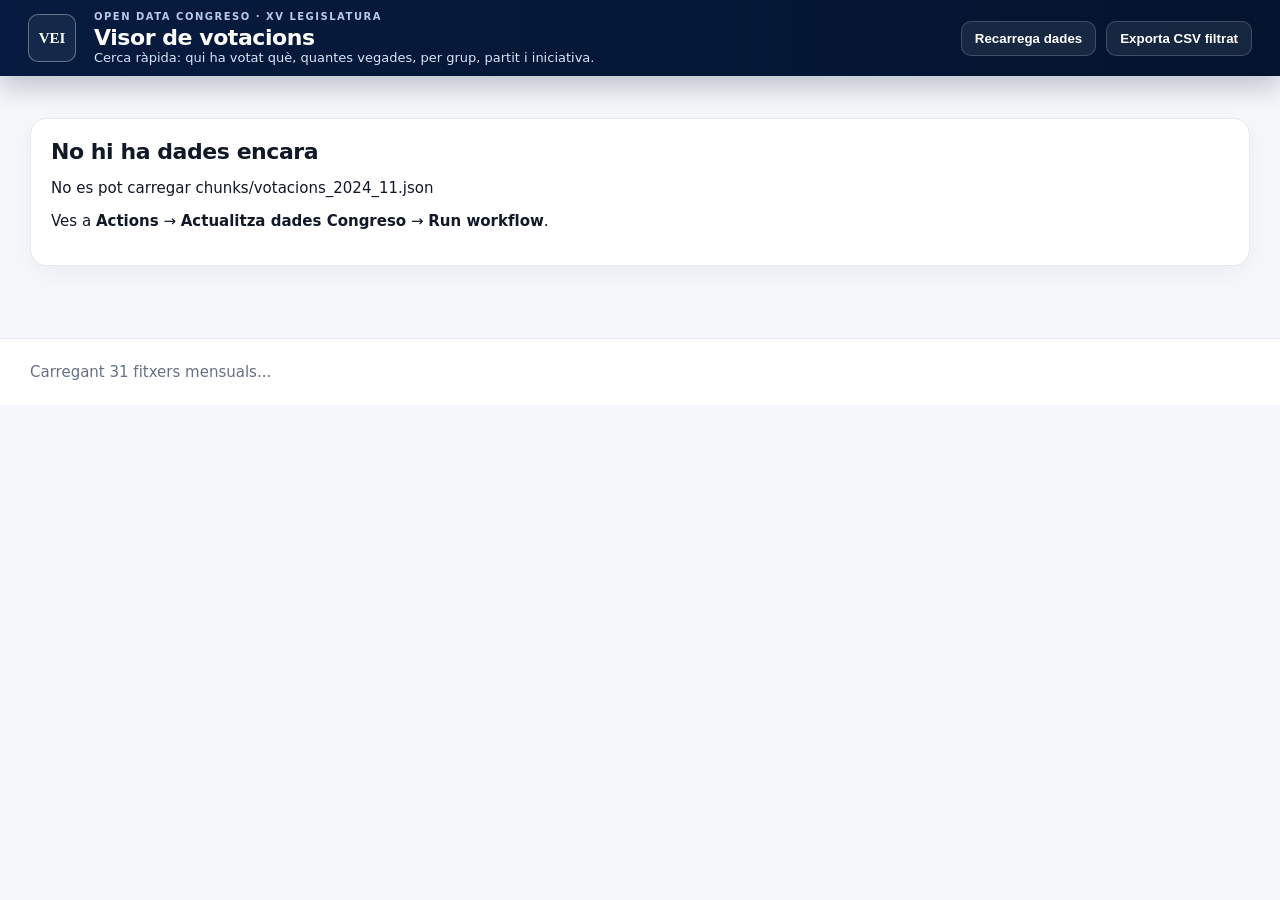
==== commit 6f7d381d: "Add files via upload" ====
--- a/visor_congreso_github_v2/index.html
+++ b/visor_congreso_github_v2/index.html
@@ -11,7 +11,7 @@
     <div>
       <p class="eyebrow">Open Data Congreso · XV legislatura</p>
       <h1>Visor de votacions</h1>
-      <p class="subtitle">Cerca ràpida: qui ha votat què, quantes vegades, per diputat, grup i iniciativa.</p>
+      <p class="subtitle">Cerca ràpida: qui ha votat què, quantes vegades, per grup, partit i iniciativa.</p>
     </div>
     <div class="actions">
       <button id="refreshBtn">Recarrega dades</button>
@@ -26,11 +26,6 @@
       <div class="filter-wide">
         <label>Cerca lliure</label>
         <input id="q" type="search" placeholder="Diputat, grup, títol, sessió, votació..." />
-      </div>
-      <div>
-        <label>Diputat</label>
-        <input id="memberFilter" list="membersList" placeholder="Ex. Nogueras" />
-        <datalist id="membersList"></datalist>
       </div>
       <div>
         <label>Grup</label>
@@ -77,7 +72,6 @@
 
     <section class="tabs">
       <button class="tab active" data-tab="resum">Resum</button>
-      <button class="tab" data-tab="diputats">Per diputat</button>
       <button class="tab" data-tab="grups">Per grup</button>
       <button class="tab" data-tab="comparativa">Comparativa</button>
       <button class="tab" data-tab="iniciativa">Iniciativa</button>
@@ -87,12 +81,7 @@
     <section class="panel" id="tab-resum">
       <h2>Resultat filtrat</h2>
       <div id="summaryGrid" class="summary-grid"></div>
-      <p class="hint">Consell: escriu “Junts”, “Nogueras”, “Sánchez”, “habitatge”, “122/...” o qualsevol paraula del títol.</p>
-    </section>
-
-    <section class="panel hidden" id="tab-diputats">
-      <h2>Com ha votat cada diputat?</h2>
-      <div id="membersTable"></div>
+      <p class="hint">Consell: escriu “Junts”, “PSOE”, “habitatge”, “122/...” o qualsevol paraula del títol.</p>
     </section>
 
     <section class="panel hidden" id="tab-grups">
--- a/visor_congreso_github_v2/styles.css
+++ b/visor_congreso_github_v2/styles.css
@@ -1,3 +1,3 @@
-:root{--navy:#061b3f;--navy2:#0b2b61;--bg:#f6f7fb;--card:#fff;--ink:#111827;--muted:#667085;--line:#e6e9ef;--soft:#f3f6fa;--blue:#114a9f;--green:#16824a;--red:#c43c35;--yellow:#d8a11d;--gray:#cbd5e1}*{box-sizing:border-box}body{margin:0;font-family:Inter,ui-sans-serif,system-ui,-apple-system,"Segoe UI",Arial,sans-serif;background:var(--bg);color:var(--ink);font-size:15px}.topbar{height:76px;background:linear-gradient(90deg,var(--navy),#04142f);color:#fff;display:flex;align-items:center;justify-content:space-between;padding:0 28px;box-shadow:0 12px 26px rgba(5,20,48,.22)}.topbar>div:first-child{position:relative;padding-left:66px}.topbar>div:first-child:before{content:"VEI";position:absolute;left:0;top:50%;transform:translateY(-50%);width:46px;height:46px;border:1px solid rgba(255,255,255,.35);border-radius:10px;display:grid;place-items:center;font-weight:900;font-family:Georgia,serif;background:rgba(255,255,255,.06)}h1{margin:0;font-size:22px;line-height:1.1;letter-spacing:-.02em}.eyebrow{margin:0 0 4px;text-transform:uppercase;letter-spacing:.15em;color:#b9c8e6;font-size:10px;font-weight:800}.subtitle{margin:0;color:#d9e4f8;font-size:13px}.actions{display:flex;gap:10px}.actions button{background:rgba(255,255,255,.08);border-color:rgba(255,255,255,.18);color:white}button{border:1px solid var(--line);background:white;padding:9px 13px;border-radius:10px;cursor:pointer;font-weight:750;color:var(--ink);transition:.15s ease}button:hover{border-color:#cbd5e1;box-shadow:0 8px 18px rgba(15,23,42,.08)}main{padding:24px 30px 54px;max-width:1500px;margin:0 auto}.cards{display:grid;grid-template-columns:repeat(4,minmax(0,1fr));gap:16px;margin-bottom:18px}.card{background:var(--card);border:1px solid var(--line);border-radius:14px;padding:18px 20px;box-shadow:0 8px 24px rgba(16,24,40,.045)}.card .label{font-size:11px;letter-spacing:.12em;text-transform:uppercase;color:var(--muted);font-weight:850}.card .value{font-size:29px;font-weight:850;letter-spacing:-.03em;margin-top:7px}.small-value{font-size:15px!important;line-height:1.6;letter-spacing:0!important}.panel{background:white;border:1px solid var(--line);border-radius:16px;padding:20px;margin:18px 0;box-shadow:0 8px 24px rgba(16,24,40,.045)}.filters{display:grid;grid-template-columns:2fr 1.1fr 1fr 1fr 1fr .8fr .8fr auto;gap:12px;align-items:end}.filter-wide{min-width:220px}label{display:block;font-size:11px;font-weight:850;text-transform:uppercase;letter-spacing:.11em;color:var(--muted);margin-bottom:7px}input,select{width:100%;border:1px solid var(--line);border-radius:10px;padding:11px 12px;background:#fff;color:var(--ink);font:inherit;outline:none}input:focus,select:focus{border-color:#93b4eb;box-shadow:0 0 0 4px rgba(17,74,159,.08)}.tabs{display:flex;gap:8px;margin:16px 0 18px}.tab{background:white;border:1px solid var(--line);border-radius:999px;padding:9px 16px;box-shadow:none}.tab.active{background:var(--navy);color:white;border-color:var(--navy)}.hidden{display:none!important}h2{font-size:22px;margin:0 0 6px;letter-spacing:-.02em}.section-head{display:flex;justify-content:space-between;gap:20px;align-items:flex-end;margin-bottom:18px}.section-subtitle{margin:4px 0 0;color:var(--muted)}.summary-grid{display:grid;grid-template-columns:repeat(4,minmax(0,1fr));gap:14px}.hint{color:var(--muted)}.pill{display:inline-flex;align-items:center;gap:4px;border:1px solid var(--line);border-radius:999px;background:var(--soft);padding:6px 10px;margin:3px;font-size:12px;font-weight:750}.dot{display:inline-block;width:9px;height:9px;border-radius:50%;box-shadow:0 0 0 1px rgba(0,0,0,.10)}.party-badge{display:inline-flex;align-items:center;gap:7px;font-weight:760;white-space:nowrap}.table-wrap{overflow:auto;border:1px solid var(--line);border-radius:12px;background:white}table{width:100%;border-collapse:collapse;min-width:760px}th,td{text-align:left;padding:10px 12px;border-bottom:1px solid var(--line);vertical-align:middle}th{font-size:11px;letter-spacing:.10em;text-transform:uppercase;color:var(--muted);background:#f9fafb;font-weight:850}tr:last-child td{border-bottom:0}.vote-card{background:white;border:1px solid var(--line);border-radius:14px;padding:16px;margin:12px 0;box-shadow:0 8px 24px rgba(16,24,40,.04)}.vote-card h3{margin:0 0 8px;font-size:16px;line-height:1.35}.meta{font-size:13px;color:var(--muted)}.mini-grid{display:grid;grid-template-columns:repeat(4,1fr);gap:10px;margin-top:12px}.mini{background:var(--soft);border-radius:10px;padding:10px}.mini strong{display:block;font-size:20px}.compare-panel{padding:22px}.compare-layout{display:grid;grid-template-columns:285px 1fr;gap:22px;align-items:start}.compare-sidebar{border:1px solid var(--line);border-radius:14px;background:#fbfcfe;padding:16px;position:sticky;top:18px}.party-checks{display:flex;flex-direction:column;gap:8px}.party-check{display:flex;align-items:center;gap:10px;border:1px solid var(--line);background:white;border-radius:10px;padding:10px 11px;font-weight:750;color:var(--ink);letter-spacing:0;text-transform:none;margin:0}.party-check input{width:auto;margin:0}.compare-content{min-width:0}.compare-summary{grid-template-columns:repeat(4,minmax(0,1fr));margin-bottom:16px}.compare-filter{width:230px}.initiative-picker{display:grid;grid-template-columns:1fr auto;gap:12px;align-items:end}.initiative-detail{border:1px solid var(--line);border-radius:16px;overflow:hidden;background:white;box-shadow:0 8px 24px rgba(16,24,40,.045);margin-top:14px}.initiative-header{display:flex;justify-content:space-between;gap:20px;align-items:flex-start;padding:22px 24px;border-bottom:1px solid var(--line);background:#fff}.initiative-header h3{font-size:22px;line-height:1.25;margin:3px 0 8px}.backlink{font-size:13px;color:#1d4e89;font-weight:780}.vote-total-pills{display:grid;grid-template-columns:repeat(2,110px);gap:10px;flex-shrink:0}.vote-total-pills span{display:block;border:1px solid var(--line);border-radius:12px;padding:10px 12px;background:#fbfcfe;color:var(--muted);font-size:12px;font-weight:850;text-transform:uppercase;letter-spacing:.04em}.vote-total-pills b{display:block;font-size:24px;color:var(--ink);letter-spacing:-.02em}.vote-total-pills .ok b{color:var(--green)}.vote-total-pills .bad b{color:var(--red)}.vote-total-pills .warn b{color:var(--yellow)}.vote-total-pills .mute b{color:#64748b}.initiative-grid{display:grid;grid-template-columns:1.05fr .9fr;gap:18px;padding:18px;background:#f8fafc}.clean-card{background:white;border:1px solid var(--line);border-radius:14px;overflow:hidden}.card-title-row{display:flex;justify-content:space-between;align-items:baseline;gap:12px;padding:14px 16px;border-bottom:1px solid var(--line)}.card-title-row h4{font-size:16px;margin:0}.card-title-row span{font-size:13px;color:var(--muted)}.group-card .table-wrap{border:0;border-radius:0}.group-card table{min-width:620px}.vote-cell{display:inline-flex;align-items:center;justify-content:center;min-width:34px;height:28px;border-radius:8px;font-weight:850;background:#f8fafc;border:1px solid var(--line)}.vote-cell.si{background:#eaf8f0;color:var(--green);border-color:#b9e6c8}.vote-cell.no{background:#fff1f0;color:var(--red);border-color:#ffc9c4}.vote-cell.abst{background:#fff8e6;color:#a16207;border-color:#f6d98b}.vote-cell.novota{background:#f1f5f9;color:#64748b}.hemi-wrap{position:relative;height:365px;background:#fff}.seat-dot{position:absolute;width:8px;height:8px;border-radius:50%;transform:translate(-50%,-50%);box-shadow:0 0 0 1px rgba(255,255,255,.95),0 1px 4px rgba(15,23,42,.15)}.seat-dot.vote-novota{opacity:.55}.majority-text{position:absolute;left:50%;bottom:92px;transform:translateX(-50%);text-align:center;font-size:12px;color:#64748b;line-height:1.25}.majority-text strong{display:block;color:#111827;font-size:21px}.vote-legend{display:flex;gap:14px;flex-wrap:wrap;padding:12px 16px;border-top:1px solid var(--line);background:#fff}.vote-legend span{display:inline-flex;align-items:center;gap:7px;font-size:13px;color:#475569;font-weight:750}.vote-legend i{display:inline-block;width:10px;height:10px;border-radius:50%}a{color:#174ea6;text-decoration:none}a:hover{text-decoration:underline}footer{padding:24px 30px;color:var(--muted);background:#fff;border-top:1px solid var(--line)}
+:root{--navy:#061b3f;--navy2:#0b2b61;--bg:#f6f7fb;--card:#fff;--ink:#111827;--muted:#667085;--line:#e6e9ef;--soft:#f3f6fa;--blue:#114a9f;--green:#16824a;--red:#c43c35;--yellow:#d8a11d;--gray:#cbd5e1}*{box-sizing:border-box}body{margin:0;font-family:Inter,ui-sans-serif,system-ui,-apple-system,"Segoe UI",Arial,sans-serif;background:var(--bg);color:var(--ink);font-size:15px}.topbar{height:76px;background:linear-gradient(90deg,var(--navy),#04142f);color:#fff;display:flex;align-items:center;justify-content:space-between;padding:0 28px;box-shadow:0 12px 26px rgba(5,20,48,.22)}.topbar>div:first-child{position:relative;padding-left:66px}.topbar>div:first-child:before{content:"VEI";position:absolute;left:0;top:50%;transform:translateY(-50%);width:46px;height:46px;border:1px solid rgba(255,255,255,.35);border-radius:10px;display:grid;place-items:center;font-weight:900;font-family:Georgia,serif;background:rgba(255,255,255,.06)}h1{margin:0;font-size:22px;line-height:1.1;letter-spacing:-.02em}.eyebrow{margin:0 0 4px;text-transform:uppercase;letter-spacing:.15em;color:#b9c8e6;font-size:10px;font-weight:800}.subtitle{margin:0;color:#d9e4f8;font-size:13px}.actions{display:flex;gap:10px}.actions button{background:rgba(255,255,255,.08);border-color:rgba(255,255,255,.18);color:white}button{border:1px solid var(--line);background:white;padding:9px 13px;border-radius:10px;cursor:pointer;font-weight:750;color:var(--ink);transition:.15s ease}button:hover{border-color:#cbd5e1;box-shadow:0 8px 18px rgba(15,23,42,.08)}main{padding:24px 30px 54px;max-width:1500px;margin:0 auto}.cards{display:grid;grid-template-columns:repeat(4,minmax(0,1fr));gap:16px;margin-bottom:18px}.card{background:var(--card);border:1px solid var(--line);border-radius:14px;padding:18px 20px;box-shadow:0 8px 24px rgba(16,24,40,.045)}.card .label{font-size:11px;letter-spacing:.12em;text-transform:uppercase;color:var(--muted);font-weight:850}.card .value{font-size:29px;font-weight:850;letter-spacing:-.03em;margin-top:7px}.small-value{font-size:15px!important;line-height:1.6;letter-spacing:0!important}.panel{background:white;border:1px solid var(--line);border-radius:16px;padding:20px;margin:18px 0;box-shadow:0 8px 24px rgba(16,24,40,.045)}.filters{display:grid;grid-template-columns:2fr 1.1fr 1fr 1fr .8fr .8fr auto;gap:12px;align-items:end}.filter-wide{min-width:220px}label{display:block;font-size:11px;font-weight:850;text-transform:uppercase;letter-spacing:.11em;color:var(--muted);margin-bottom:7px}input,select{width:100%;border:1px solid var(--line);border-radius:10px;padding:11px 12px;background:#fff;color:var(--ink);font:inherit;outline:none}input:focus,select:focus{border-color:#93b4eb;box-shadow:0 0 0 4px rgba(17,74,159,.08)}.tabs{display:flex;gap:8px;margin:16px 0 18px}.tab{background:white;border:1px solid var(--line);border-radius:999px;padding:9px 16px;box-shadow:none}.tab.active{background:var(--navy);color:white;border-color:var(--navy)}.hidden{display:none!important}h2{font-size:22px;margin:0 0 6px;letter-spacing:-.02em}.section-head{display:flex;justify-content:space-between;gap:20px;align-items:flex-end;margin-bottom:18px}.section-subtitle{margin:4px 0 0;color:var(--muted)}.summary-grid{display:grid;grid-template-columns:repeat(4,minmax(0,1fr));gap:14px}.hint{color:var(--muted)}.pill{display:inline-flex;align-items:center;gap:4px;border:1px solid var(--line);border-radius:999px;background:var(--soft);padding:6px 10px;margin:3px;font-size:12px;font-weight:750}.dot{display:inline-block;width:9px;height:9px;border-radius:50%;box-shadow:0 0 0 1px rgba(0,0,0,.10)}.party-badge{display:inline-flex;align-items:center;gap:7px;font-weight:760;white-space:nowrap}.table-wrap{overflow:auto;border:1px solid var(--line);border-radius:12px;background:white}table{width:100%;border-collapse:collapse;min-width:760px}th,td{text-align:left;padding:10px 12px;border-bottom:1px solid var(--line);vertical-align:middle}th{font-size:11px;letter-spacing:.10em;text-transform:uppercase;color:var(--muted);background:#f9fafb;font-weight:850}tr:last-child td{border-bottom:0}.vote-card{background:white;border:1px solid var(--line);border-radius:14px;padding:16px;margin:12px 0;box-shadow:0 8px 24px rgba(16,24,40,.04)}.vote-card h3{margin:0 0 8px;font-size:16px;line-height:1.35}.meta{font-size:13px;color:var(--muted)}.mini-grid{display:grid;grid-template-columns:repeat(4,1fr);gap:10px;margin-top:12px}.mini{background:var(--soft);border-radius:10px;padding:10px}.mini strong{display:block;font-size:20px}.compare-panel{padding:22px}.compare-layout{display:grid;grid-template-columns:285px 1fr;gap:22px;align-items:start}.compare-sidebar{border:1px solid var(--line);border-radius:14px;background:#fbfcfe;padding:16px;position:sticky;top:18px}.party-checks{display:flex;flex-direction:column;gap:8px}.party-check{display:flex;align-items:center;gap:10px;border:1px solid var(--line);background:white;border-radius:10px;padding:10px 11px;font-weight:750;color:var(--ink);letter-spacing:0;text-transform:none;margin:0}.party-check input{width:auto;margin:0}.compare-content{min-width:0}.compare-summary{grid-template-columns:repeat(4,minmax(0,1fr));margin-bottom:16px}.compare-filter{width:230px}.initiative-picker{display:grid;grid-template-columns:1fr auto;gap:12px;align-items:end}.initiative-detail{border:1px solid var(--line);border-radius:16px;overflow:hidden;background:white;box-shadow:0 8px 24px rgba(16,24,40,.045);margin-top:14px}.initiative-header{display:flex;justify-content:space-between;gap:20px;align-items:flex-start;padding:22px 24px;border-bottom:1px solid var(--line);background:#fff}.initiative-header h3{font-size:22px;line-height:1.25;margin:3px 0 8px}.backlink{font-size:13px;color:#1d4e89;font-weight:780}.vote-total-pills{display:grid;grid-template-columns:repeat(2,110px);gap:10px;flex-shrink:0}.vote-total-pills span{display:block;border:1px solid var(--line);border-radius:12px;padding:10px 12px;background:#fbfcfe;color:var(--muted);font-size:12px;font-weight:850;text-transform:uppercase;letter-spacing:.04em}.vote-total-pills b{display:block;font-size:24px;color:var(--ink);letter-spacing:-.02em}.vote-total-pills .ok b{color:var(--green)}.vote-total-pills .bad b{color:var(--red)}.vote-total-pills .warn b{color:var(--yellow)}.vote-total-pills .mute b{color:#64748b}.initiative-grid{display:grid;grid-template-columns:1.05fr .9fr;gap:18px;padding:18px;background:#f8fafc}.clean-card{background:white;border:1px solid var(--line);border-radius:14px;overflow:hidden}.card-title-row{display:flex;justify-content:space-between;align-items:baseline;gap:12px;padding:14px 16px;border-bottom:1px solid var(--line)}.card-title-row h4{font-size:16px;margin:0}.card-title-row span{font-size:13px;color:var(--muted)}.group-card .table-wrap{border:0;border-radius:0}.group-card table{min-width:620px}.vote-cell{display:inline-flex;align-items:center;justify-content:center;min-width:34px;height:28px;border-radius:8px;font-weight:850;background:#f8fafc;border:1px solid var(--line)}.vote-cell.si{background:#eaf8f0;color:var(--green);border-color:#b9e6c8}.vote-cell.no{background:#fff1f0;color:var(--red);border-color:#ffc9c4}.vote-cell.abst{background:#fff8e6;color:#a16207;border-color:#f6d98b}.vote-cell.novota{background:#f1f5f9;color:#64748b}.hemi-wrap{position:relative;height:365px;background:#fff}.seat-dot{position:absolute;width:8px;height:8px;border-radius:50%;transform:translate(-50%,-50%);box-shadow:0 0 0 1px rgba(255,255,255,.95),0 1px 4px rgba(15,23,42,.15)}.seat-dot.vote-novota{opacity:.55}.majority-text{position:absolute;left:50%;bottom:92px;transform:translateX(-50%);text-align:center;font-size:12px;color:#64748b;line-height:1.25}.majority-text strong{display:block;color:#111827;font-size:21px}.vote-legend{display:flex;gap:14px;flex-wrap:wrap;padding:12px 16px;border-top:1px solid var(--line);background:#fff}.vote-legend span{display:inline-flex;align-items:center;gap:7px;font-size:13px;color:#475569;font-weight:750}.vote-legend i{display:inline-block;width:10px;height:10px;border-radius:50%}a{color:#174ea6;text-decoration:none}a:hover{text-decoration:underline}footer{padding:24px 30px;color:var(--muted);background:#fff;border-top:1px solid var(--line)}
 @media(max-width:1100px){main{padding:18px}.cards,.summary-grid,.compare-summary{grid-template-columns:repeat(2,1fr)}.filters{grid-template-columns:1fr 1fr}.compare-layout,.initiative-grid{grid-template-columns:1fr}.compare-sidebar{position:static}.initiative-header{flex-direction:column}.vote-total-pills{grid-template-columns:repeat(4,1fr);width:100%}}@media(max-width:700px){.topbar{height:auto;padding:16px;align-items:flex-start;flex-direction:column}.topbar>div:first-child{padding-left:58px}.actions{margin-left:58px}.cards,.summary-grid,.compare-summary,.filters,.mini-grid{grid-template-columns:1fr}.tabs{overflow-x:auto;padding-bottom:2px}.tab{white-space:nowrap}.vote-total-pills{grid-template-columns:repeat(2,1fr)}.hemi-wrap{height:300px}.seat-dot{width:7px;height:7px}table{min-width:680px}}
 .filter-reset button{width:100%;white-space:nowrap;background:#f8fafc;color:#344054}.filter-reset button:hover{background:#eef4ff;border-color:#b9c9e8}
